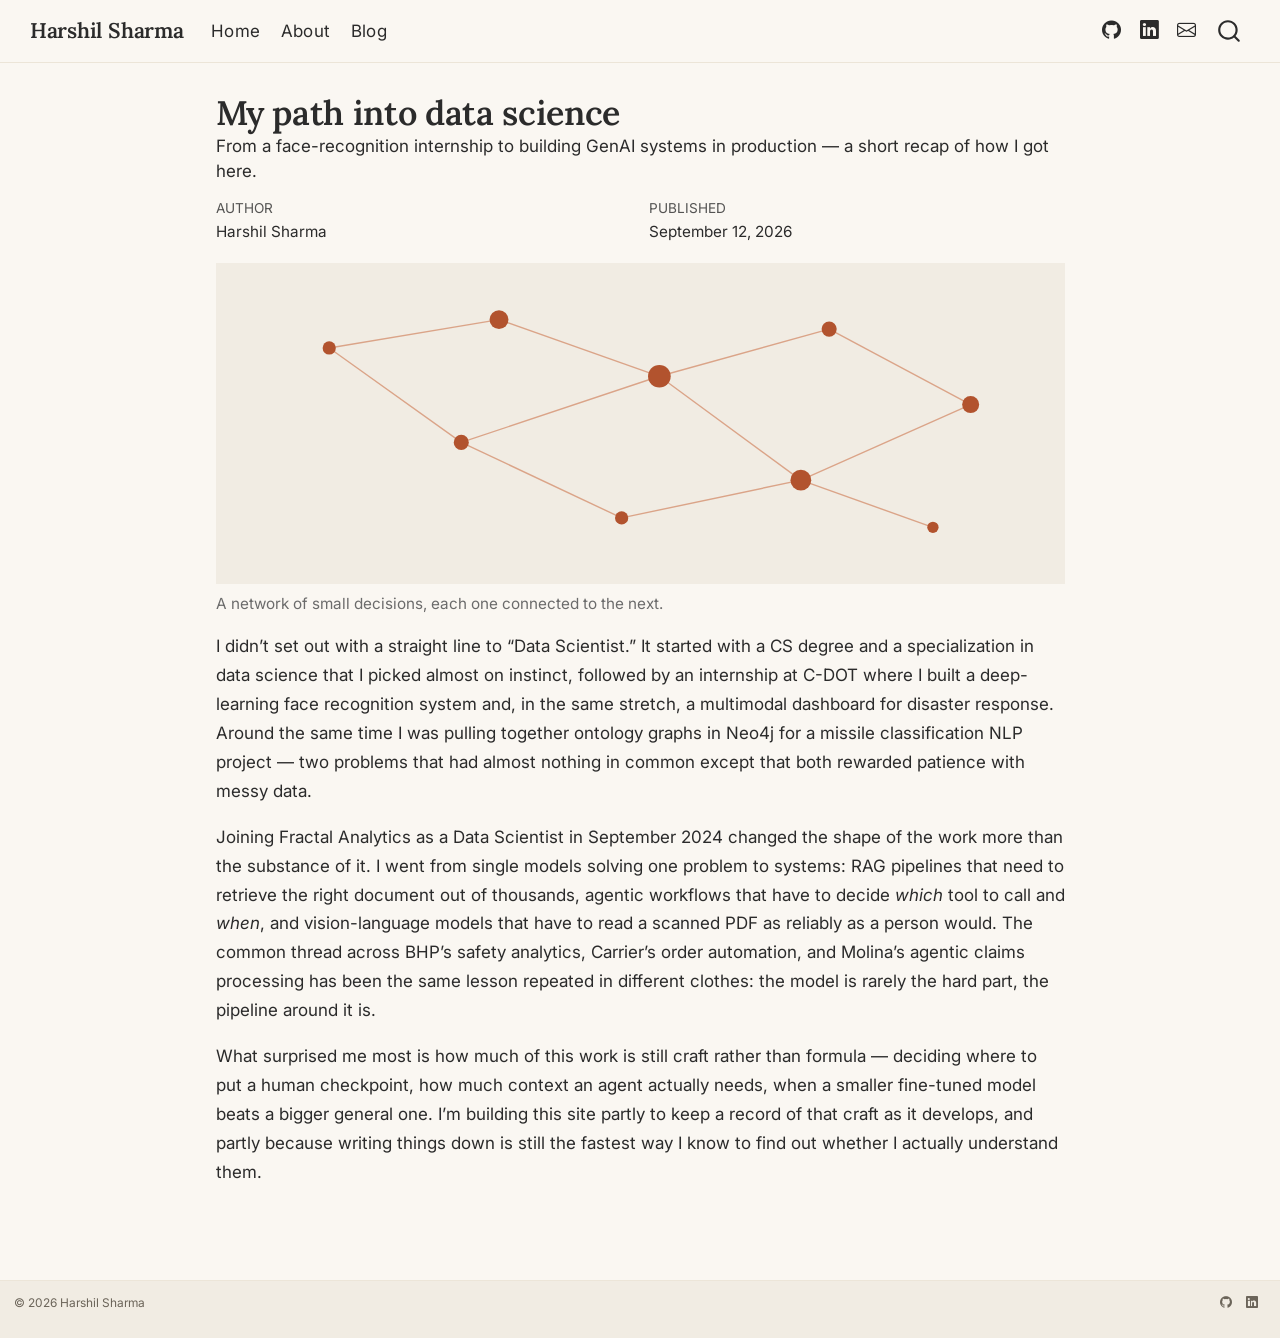
==== docs/posts/my-path-into-data-science/index.html @ f39334dc "Build Quarto personal site: home, about, and blog - Home page with intro bio and profile avatar - Ab" ====
<!DOCTYPE html>
<html xmlns="http://www.w3.org/1999/xhtml" lang="en" xml:lang="en"><head>

<meta charset="utf-8">
<meta name="generator" content="quarto-1.10.18">

<meta name="viewport" content="width=device-width, initial-scale=1.0, user-scalable=yes">

<meta name="author" content="Harshil Sharma">
<meta name="dcterms.date" content="2026-09-12">
<meta name="description" content="From a face-recognition internship to building GenAI systems in production — a short recap of how I got here.">

<title>My path into data science – Harshil Sharma</title>
<style>
/* Default styles provided by pandoc.
** See https://pandoc.org/MANUAL.html#variables-for-html for config info.
*/
span.smallcaps{font-variant: small-caps;}
div.columns{display: flex; gap: 1.5em;}
div.column{flex: auto;}
@media screen {
div.columns{gap: min(4vw, 1.5em);}
div.column{overflow-x: auto;}
}
div.hanging-indent{margin-left: 1.5em; text-indent: -1.5em;}
ul.task-list{list-style: none;}
ul.task-list li input[type="checkbox"] {
  width: 0.8em;
  margin: 0 0.8em 0.2em -1em; /* quarto-specific, see https://github.com/quarto-dev/quarto-cli/issues/4556 */ 
  vertical-align: middle;
}
</style>


<script src="../../site_libs/quarto-nav/quarto-nav.js"></script>
<script src="../../site_libs/quarto-nav/headroom.min.js"></script>
<script src="../../site_libs/clipboard/clipboard.min.js"></script>
<script src="../../site_libs/quarto-search/autocomplete.umd.js"></script>
<script src="../../site_libs/quarto-search/fuse.min.js"></script>
<script src="../../site_libs/quarto-search/quarto-search.js"></script>
<meta name="quarto:offset" content="../../">
<link href="../../images/favicon.svg" rel="icon" type="image/svg+xml">
<script src="../../site_libs/quarto-html/quarto.js" type="module"></script>
<script src="../../site_libs/quarto-html/tabsets/tabsets.js" type="module"></script>
<script src="../../site_libs/quarto-html/popper.min.js"></script>
<script src="../../site_libs/quarto-html/tippy.umd.min.js"></script>
<script src="../../site_libs/quarto-html/anchor.min.js"></script>
<link href="../../site_libs/quarto-html/tippy.css" rel="stylesheet">
<link href="../../site_libs/quarto-html/quarto-syntax-highlighting-64a204ab8560d761af7679ceaba22944.css" rel="stylesheet" id="quarto-text-highlighting-styles">
<script src="../../site_libs/bootstrap/bootstrap.min.js"></script>
<link href="../../site_libs/bootstrap/bootstrap-icons.css" rel="stylesheet">
<link href="../../site_libs/bootstrap/bootstrap-7d946d2f1abc72b3cbd66cf932dc358c.min.css" rel="stylesheet" append-hash="true" id="quarto-bootstrap" data-mode="light">
<script id="quarto-search-options" type="application/json">{
  "location": "navbar",
  "copy-button": false,
  "collapse-after": 3,
  "panel-placement": "end",
  "type": "overlay",
  "limit": 50,
  "keyboard-shortcut": [
    "f",
    "/",
    "s"
  ],
  "show-item-context": false,
  "language": {
    "search-no-results-text": "No results",
    "search-matching-documents-text": "matching documents",
    "search-copy-link-title": "Copy link to search",
    "search-hide-matches-text": "Hide additional matches",
    "search-more-match-text": "more match in this document",
    "search-more-matches-text": "more matches in this document",
    "search-clear-button-title": "Clear",
    "search-text-placeholder": "",
    "search-detached-cancel-button-title": "Cancel",
    "search-submit-button-title": "Submit",
    "search-label": "Search"
  }
}</script>


<link rel="stylesheet" href="../../styles.css">
</head>

<body class="nav-fixed fullcontent quarto-light">

<div id="quarto-search-results"></div>
  <header id="quarto-header" class="headroom fixed-top">
    <nav class="navbar navbar-expand-lg " data-bs-theme="dark">
      <div class="navbar-container container-fluid">
      <div class="navbar-brand-container mx-auto">
    <a class="navbar-brand" href="../../index.html">
    <span class="navbar-title">Harshil Sharma</span>
    </a>
  </div>
            <div id="quarto-search" class="" title="Search"></div>
          <button class="navbar-toggler" type="button" data-bs-toggle="collapse" data-bs-target="#navbarCollapse" aria-controls="navbarCollapse" role="menu" aria-expanded="false" aria-label="Toggle navigation" onclick="if (window.quartoToggleHeadroom) { window.quartoToggleHeadroom(); }">
  <span class="navbar-toggler-icon"></span>
</button>
          <div class="collapse navbar-collapse" id="navbarCollapse">
            <ul class="navbar-nav navbar-nav-scroll me-auto">
  <li class="nav-item">
    <a class="nav-link" href="../../index.html"> 
<span class="menu-text">Home</span></a>
  </li>  
  <li class="nav-item">
    <a class="nav-link" href="../../about.html"> 
<span class="menu-text">About</span></a>
  </li>  
  <li class="nav-item">
    <a class="nav-link" href="../../blog.html"> 
<span class="menu-text">Blog</span></a>
  </li>  
</ul>
            <ul class="navbar-nav navbar-nav-scroll ms-auto">
  <li class="nav-item compact">
    <a class="nav-link" href="https://github.com/harshil2sharma"> <i class="bi bi-github" role="img" aria-label="GitHub">
</i> 
<span class="menu-text"></span></a>
  </li>  
  <li class="nav-item compact">
    <a class="nav-link" href="https://www.linkedin.com/in/harshil-sharma-002ms2012/"> <i class="bi bi-linkedin" role="img" aria-label="LinkedIn">
</i> 
<span class="menu-text"></span></a>
  </li>  
  <li class="nav-item compact">
    <a class="nav-link" href="mailto:harshil2012sharma@gmail.com"> <i class="bi bi-envelope" role="img" aria-label="Email">
</i> 
<span class="menu-text"></span></a>
  </li>  
</ul>
          </div> <!-- /navcollapse -->
            <div class="quarto-navbar-tools">
</div>
      </div> <!-- /container-fluid -->
    </nav>
</header>
<!-- content -->
<div id="quarto-content" class="quarto-container page-columns page-rows-contents page-layout-article page-navbar">
<!-- sidebar -->
<!-- margin-sidebar -->
    
<!-- main -->
<main class="content" id="quarto-document-content">

<header id="title-block-header" class="quarto-title-block default">
<div class="quarto-title">
<h1 class="title">My path into data science</h1>
</div>

<div>
  <div class="description">
    From a face-recognition internship to building GenAI systems in production — a short recap of how I got here.
  </div>
</div>


<div class="quarto-title-meta">

    <div>
    <div class="quarto-title-meta-heading">Author</div>
    <div class="quarto-title-meta-contents">
             <p>Harshil Sharma </p>
          </div>
  </div>
    
    <div>
    <div class="quarto-title-meta-heading">Published</div>
    <div class="quarto-title-meta-contents">
      <p class="date">September 12, 2026</p>
    </div>
  </div>
  
    
  </div>
  


</header>


<div class="quarto-figure quarto-figure-center">
<figure class="figure">
<p><img src="banner.svg" class="img-fluid figure-img"></p>
<figcaption>A network of small decisions, each one connected to the next.</figcaption>
</figure>
</div>
<p>I didn’t set out with a straight line to “Data Scientist.” It started with a CS degree and a specialization in data science that I picked almost on instinct, followed by an internship at C-DOT where I built a deep-learning face recognition system and, in the same stretch, a multimodal dashboard for disaster response. Around the same time I was pulling together ontology graphs in Neo4j for a missile classification NLP project — two problems that had almost nothing in common except that both rewarded patience with messy data.</p>
<p>Joining Fractal Analytics as a Data Scientist in September 2024 changed the shape of the work more than the substance of it. I went from single models solving one problem to systems: RAG pipelines that need to retrieve the right document out of thousands, agentic workflows that have to decide <em>which</em> tool to call and <em>when</em>, and vision-language models that have to read a scanned PDF as reliably as a person would. The common thread across BHP’s safety analytics, Carrier’s order automation, and Molina’s agentic claims processing has been the same lesson repeated in different clothes: the model is rarely the hard part, the pipeline around it is.</p>
<p>What surprised me most is how much of this work is still craft rather than formula — deciding where to put a human checkpoint, how much context an agent actually needs, when a smaller fine-tuned model beats a bigger general one. I’m building this site partly to keep a record of that craft as it develops, and partly because writing things down is still the fastest way I know to find out whether I actually understand them.</p>



</main> <!-- /main -->
<script id="quarto-html-after-body" type="application/javascript">
  window.document.addEventListener("DOMContentLoaded", function (event) {
    const icon = "";
    const anchorJS = new window.AnchorJS();
    anchorJS.options = {
      placement: 'right',
      icon: icon
    };
    anchorJS.add('.anchored');
    const isCodeAnnotation = (el) => {
      for (const clz of el.classList) {
        if (clz.startsWith('code-annotation-')) {                     
          return true;
        }
      }
      return false;
    }
    const onCopySuccess = function(e) {
      // button target
      const button = e.trigger;
      // don't keep focus
      button.blur();
      // flash "checked"
      button.classList.add('code-copy-button-checked');
      var currentTitle = button.getAttribute("title");
      button.setAttribute("title", "Copied!");
      let tooltip;
      if (window.bootstrap) {
        button.setAttribute("data-bs-toggle", "tooltip");
        button.setAttribute("data-bs-placement", "left");
        button.setAttribute("data-bs-title", "Copied!");
        tooltip = new bootstrap.Tooltip(button, 
          { trigger: "manual", 
            customClass: "code-copy-button-tooltip",
            offset: [0, -8]});
        tooltip.show();    
      }
      setTimeout(function() {
        if (tooltip) {
          tooltip.hide();
          button.removeAttribute("data-bs-title");
          button.removeAttribute("data-bs-toggle");
          button.removeAttribute("data-bs-placement");
        }
        button.setAttribute("title", currentTitle);
        button.classList.remove('code-copy-button-checked');
      }, 1000);
      // clear code selection
      e.clearSelection();
    }
    const getTextToCopy = function(trigger) {
      const outerScaffold = trigger.parentElement.cloneNode(true);
      const codeEl = outerScaffold.querySelector('code');
      for (const childEl of codeEl.children) {
        if (isCodeAnnotation(childEl)) {
          childEl.remove();
        }
      }
      return codeEl.innerText;
    }
    const clipboard = new window.ClipboardJS('.code-copy-button:not([data-in-quarto-modal])', {
      text: getTextToCopy
    });
    clipboard.on('success', onCopySuccess);
    if (window.document.getElementById('quarto-embedded-source-code-modal')) {
      const clipboardModal = new window.ClipboardJS('.code-copy-button[data-in-quarto-modal]', {
        text: getTextToCopy,
        container: window.document.getElementById('quarto-embedded-source-code-modal')
      });
      clipboardModal.on('success', onCopySuccess);
    }
      var localhostRegex = new RegExp(/^(?:http|https):\/\/localhost\:?[0-9]*\//);
      var mailtoRegex = new RegExp(/^mailto:/);
        var filterRegex = new RegExp("https:\/\/harshil2sharma\.github\.io");
      var isInternal = (href) => {
          return filterRegex.test(href) || localhostRegex.test(href) || mailtoRegex.test(href);
      }
      // Inspect non-navigation links and adorn them if external
     var links = window.document.querySelectorAll('a[href]:not(.nav-link):not(.navbar-brand):not(.toc-action):not(.sidebar-link):not(.sidebar-item-toggle):not(.pagination-link):not(.no-external):not([aria-hidden]):not(.dropdown-item):not(.quarto-navigation-tool):not(.about-link)');
      for (var i=0; i<links.length; i++) {
        const link = links[i];
        if (!isInternal(link.href)) {
          // undo the damage that might have been done by quarto-nav.js in the case of
          // links that we want to consider external
          if (link.dataset.originalHref !== undefined) {
            link.href = link.dataset.originalHref;
          }
        }
      }
    function tippyHover(el, contentFn, onTriggerFn, onUntriggerFn) {
      const config = {
        allowHTML: true,
        maxWidth: 500,
        delay: 100,
        arrow: false,
        appendTo: function(el) {
            return el.parentElement;
        },
        interactive: true,
        interactiveBorder: 10,
        theme: 'quarto',
        placement: 'bottom-start',
      };
      if (contentFn) {
        config.content = contentFn;
      }
      if (onTriggerFn) {
        config.onTrigger = onTriggerFn;
      }
      if (onUntriggerFn) {
        config.onUntrigger = onUntriggerFn;
      }
      window.tippy(el, config); 
    }
    const noterefs = window.document.querySelectorAll('a[role="doc-noteref"]');
    for (var i=0; i<noterefs.length; i++) {
      const ref = noterefs[i];
      tippyHover(ref, function() {
        // use id or data attribute instead here
        let href = ref.getAttribute('data-footnote-href') || ref.getAttribute('href');
        try { href = new URL(href).hash; } catch {}
        const id = href.replace(/^#\/?/, "");
        const note = window.document.getElementById(id);
        if (note) {
          return note.innerHTML;
        } else {
          return "";
        }
      });
    }
    const xrefs = window.document.querySelectorAll('a.quarto-xref');
    const processXRef = (id, note) => {
      // Strip column container classes
      const stripColumnClz = (el) => {
        el.classList.remove("page-full", "page-columns");
        if (el.children) {
          for (const child of el.children) {
            stripColumnClz(child);
          }
        }
      }
      stripColumnClz(note)
      if (id === null || id.startsWith('sec-')) {
        // Special case sections, only their first couple elements
        const container = document.createElement("div");
        if (note.children && note.children.length > 2) {
          container.appendChild(note.children[0].cloneNode(true));
          for (let i = 1; i < note.children.length; i++) {
            const child = note.children[i];
            if (child.tagName === "P" && child.innerText === "") {
              continue;
            } else {
              container.appendChild(child.cloneNode(true));
              break;
            }
          }
          if (window.Quarto?.typesetMath) {
            window.Quarto.typesetMath(container);
          }
          return container.innerHTML
        } else {
          if (window.Quarto?.typesetMath) {
            window.Quarto.typesetMath(note);
          }
          return note.innerHTML;
        }
      } else {
        // Remove any anchor links if they are present
        const anchorLink = note.querySelector('a.anchorjs-link');
        if (anchorLink) {
          anchorLink.remove();
        }
        if (window.Quarto?.typesetMath) {
          window.Quarto.typesetMath(note);
        }
        if (note.classList.contains("callout")) {
          return note.outerHTML;
        } else {
          return note.innerHTML;
        }
      }
    }
    for (var i=0; i<xrefs.length; i++) {
      const xref = xrefs[i];
      tippyHover(xref, undefined, function(instance) {
        instance.disable();
        let url = xref.getAttribute('href');
        let hash = undefined; 
        if (url.startsWith('#')) {
          hash = url;
        } else {
          try { hash = new URL(url).hash; } catch {}
        }
        if (hash) {
          const id = hash.replace(/^#\/?/, "");
          const note = window.document.getElementById(id);
          if (note !== null) {
            try {
              const html = processXRef(id, note.cloneNode(true));
              instance.setContent(html);
            } finally {
              instance.enable();
              instance.show();
            }
          } else {
            // See if we can fetch this
            fetch(url.split('#')[0])
            .then(res => res.text())
            .then(html => {
              const parser = new DOMParser();
              const htmlDoc = parser.parseFromString(html, "text/html");
              const note = htmlDoc.getElementById(id);
              if (note !== null) {
                const html = processXRef(id, note);
                instance.setContent(html);
              } 
            }).finally(() => {
              instance.enable();
              instance.show();
            });
          }
        } else {
          // See if we can fetch a full url (with no hash to target)
          // This is a special case and we should probably do some content thinning / targeting
          fetch(url)
          .then(res => res.text())
          .then(html => {
            const parser = new DOMParser();
            const htmlDoc = parser.parseFromString(html, "text/html");
            const note = htmlDoc.querySelector('main.content');
            if (note !== null) {
              // This should only happen for chapter cross references
              // (since there is no id in the URL)
              // remove the first header
              if (note.children.length > 0 && note.children[0].tagName === "HEADER") {
                note.children[0].remove();
              }
              const html = processXRef(null, note);
              instance.setContent(html);
            } 
          }).finally(() => {
            instance.enable();
            instance.show();
          });
        }
      }, function(instance) {
      });
    }
        let selectedAnnoteEl;
        const selectorForAnnotation = ( cell, annotation) => {
          let cellAttr = 'data-code-cell="' + cell + '"';
          let lineAttr = 'data-code-annotation="' +  annotation + '"';
          const selector = 'span[' + cellAttr + '][' + lineAttr + ']';
          return selector;
        }
        const selectCodeLines = (annoteEl) => {
          const doc = window.document;
          const targetCell = annoteEl.getAttribute("data-target-cell");
          const targetAnnotation = annoteEl.getAttribute("data-target-annotation");
          const annoteSpan = window.document.querySelector(selectorForAnnotation(targetCell, targetAnnotation));
          const lines = annoteSpan.getAttribute("data-code-lines").split(",");
          const lineIds = lines.map((line) => {
            return targetCell + "-" + line;
          })
          let top = null;
          let height = null;
          let parent = null;
          if (lineIds.length > 0) {
              //compute the position of the single el (top and bottom and make a div)
              const el = window.document.getElementById(lineIds[0]);
              top = el.offsetTop;
              height = el.offsetHeight;
              parent = el.parentElement.parentElement;
            if (lineIds.length > 1) {
              const lastEl = window.document.getElementById(lineIds[lineIds.length - 1]);
              const bottom = lastEl.offsetTop + lastEl.offsetHeight;
              height = bottom - top;
            }
            if (top !== null && height !== null && parent !== null) {
              // cook up a div (if necessary) and position it 
              let div = window.document.getElementById("code-annotation-line-highlight");
              if (div === null) {
                div = window.document.createElement("div");
                div.setAttribute("id", "code-annotation-line-highlight");
                div.style.position = 'absolute';
                parent.appendChild(div);
              }
              div.style.top = top - 2 + "px";
              div.style.height = height + 4 + "px";
              div.style.left = 0;
              let gutterDiv = window.document.getElementById("code-annotation-line-highlight-gutter");
              if (gutterDiv === null) {
                gutterDiv = window.document.createElement("div");
                gutterDiv.setAttribute("id", "code-annotation-line-highlight-gutter");
                gutterDiv.style.position = 'absolute';
                const codeCell = window.document.getElementById(targetCell);
                const gutter = codeCell.querySelector('.code-annotation-gutter');
                gutter.appendChild(gutterDiv);
              }
              gutterDiv.style.top = top - 2 + "px";
              gutterDiv.style.height = height + 4 + "px";
            }
            selectedAnnoteEl = annoteEl;
          }
        };
        const unselectCodeLines = () => {
          const elementsIds = ["code-annotation-line-highlight", "code-annotation-line-highlight-gutter"];
          elementsIds.forEach((elId) => {
            const div = window.document.getElementById(elId);
            if (div) {
              div.remove();
            }
          });
          selectedAnnoteEl = undefined;
        };
          // Handle positioning of the toggle
      window.addEventListener(
        "resize",
        throttle(() => {
          elRect = undefined;
          if (selectedAnnoteEl) {
            selectCodeLines(selectedAnnoteEl);
          }
        }, 10)
      );
      function throttle(fn, ms) {
      let throttle = false;
      let timer;
        return (...args) => {
          if(!throttle) { // first call gets through
              fn.apply(this, args);
              throttle = true;
          } else { // all the others get throttled
              if(timer) clearTimeout(timer); // cancel #2
              timer = setTimeout(() => {
                fn.apply(this, args);
                timer = throttle = false;
              }, ms);
          }
        };
      }
        // Attach click handler to the DT
        const annoteDls = window.document.querySelectorAll('dt[data-target-cell]');
        for (const annoteDlNode of annoteDls) {
          annoteDlNode.addEventListener('click', (event) => {
            const clickedEl = event.target;
            if (clickedEl !== selectedAnnoteEl) {
              unselectCodeLines();
              const activeEl = window.document.querySelector('dt[data-target-cell].code-annotation-active');
              if (activeEl) {
                activeEl.classList.remove('code-annotation-active');
              }
              selectCodeLines(clickedEl);
              clickedEl.classList.add('code-annotation-active');
            } else {
              // Unselect the line
              unselectCodeLines();
              clickedEl.classList.remove('code-annotation-active');
            }
          });
        }
    const findCites = (el) => {
      const parentEl = el.parentElement;
      if (parentEl) {
        const cites = parentEl.dataset.cites;
        if (cites) {
          return {
            el,
            cites: cites.split(' ')
          };
        } else {
          return findCites(el.parentElement)
        }
      } else {
        return undefined;
      }
    };
    var bibliorefs = window.document.querySelectorAll('a[role="doc-biblioref"]');
    for (var i=0; i<bibliorefs.length; i++) {
      const ref = bibliorefs[i];
      const citeInfo = findCites(ref);
      if (citeInfo) {
        tippyHover(citeInfo.el, function() {
          var popup = window.document.createElement('div');
          citeInfo.cites.forEach(function(cite) {
            var citeDiv = window.document.createElement('div');
            citeDiv.classList.add('hanging-indent');
            citeDiv.classList.add('csl-entry');
            var biblioDiv = window.document.getElementById('ref-' + cite);
            if (biblioDiv) {
              citeDiv.innerHTML = biblioDiv.innerHTML;
            }
            popup.appendChild(citeDiv);
          });
          return popup.innerHTML;
        });
      }
    }
  });
  </script>
</div> <!-- /content -->
<footer class="footer">
  <div class="nav-footer">
    <div class="nav-footer-left">
<p>© 2026 Harshil Sharma</p>
</div>   
    <div class="nav-footer-center">
      &nbsp;
    </div>
    <div class="nav-footer-right">
      <ul class="footer-items list-unstyled">
    <li class="nav-item compact">
    <a class="nav-link" href="https://github.com/harshil2sharma">
      <i class="bi bi-github" role="img">
</i> 
    </a>
  </li>  
    <li class="nav-item compact">
    <a class="nav-link" href="https://www.linkedin.com/in/harshil-sharma-002ms2012/">
      <i class="bi bi-linkedin" role="img">
</i> 
    </a>
  </li>  
</ul>
    </div>
  </div>
</footer>




</body></html>
---- docs/site_libs/quarto-html/tippy.css ----
.tippy-box[data-animation=fade][data-state=hidden]{opacity:0}[data-tippy-root]{max-width:calc(100vw - 10px)}.tippy-box{position:relative;background-color:#333;color:#fff;border-radius:4px;font-size:14px;line-height:1.4;white-space:normal;outline:0;transition-property:transform,visibility,opacity}.tippy-box[data-placement^=top]>.tippy-arrow{bottom:0}.tippy-box[data-placement^=top]>.tippy-arrow:before{bottom:-7px;left:0;border-width:8px 8px 0;border-top-color:initial;transform-origin:center top}.tippy-box[data-placement^=bottom]>.tippy-arrow{top:0}.tippy-box[data-placement^=bottom]>.tippy-arrow:before{top:-7px;left:0;border-width:0 8px 8px;border-bottom-color:initial;transform-origin:center bottom}.tippy-box[data-placement^=left]>.tippy-arrow{right:0}.tippy-box[data-placement^=left]>.tippy-arrow:before{border-width:8px 0 8px 8px;border-left-color:initial;right:-7px;transform-origin:center left}.tippy-box[data-placement^=right]>.tippy-arrow{left:0}.tippy-box[data-placement^=right]>.tippy-arrow:before{left:-7px;border-width:8px 8px 8px 0;border-right-color:initial;transform-origin:center right}.tippy-box[data-inertia][data-state=visible]{transition-timing-function:cubic-bezier(.54,1.5,.38,1.11)}.tippy-arrow{width:16px;height:16px;color:#333}.tippy-arrow:before{content:"";position:absolute;border-color:transparent;border-style:solid}.tippy-content{position:relative;padding:5px 9px;z-index:1}
---- docs/site_libs/quarto-html/quarto-syntax-highlighting-64a204ab8560d761af7679ceaba22944.css ----
/* quarto syntax highlight colors */
:root {
  --quarto-hl-ot-color: #003B4F;
  --quarto-hl-at-color: #657422;
  --quarto-hl-ss-color: #20794D;
  --quarto-hl-an-color: #5E5E5E;
  --quarto-hl-fu-color: #4758AB;
  --quarto-hl-st-color: #20794D;
  --quarto-hl-cf-color: #003B4F;
  --quarto-hl-op-color: #5E5E5E;
  --quarto-hl-er-color: #AD0000;
  --quarto-hl-bn-color: #AD0000;
  --quarto-hl-al-color: #AD0000;
  --quarto-hl-va-color: #111111;
  --quarto-hl-bu-color: inherit;
  --quarto-hl-ex-color: inherit;
  --quarto-hl-pp-color: #AD0000;
  --quarto-hl-in-color: #5E5E5E;
  --quarto-hl-vs-color: #20794D;
  --quarto-hl-wa-color: #5E5E5E;
  --quarto-hl-do-color: #5E5E5E;
  --quarto-hl-im-color: #00769E;
  --quarto-hl-ch-color: #20794D;
  --quarto-hl-dt-color: #AD0000;
  --quarto-hl-fl-color: #AD0000;
  --quarto-hl-co-color: #5E5E5E;
  --quarto-hl-cv-color: #5E5E5E;
  --quarto-hl-cn-color: #8f5902;
  --quarto-hl-sc-color: #5E5E5E;
  --quarto-hl-dv-color: #AD0000;
  --quarto-hl-kw-color: #003B4F;
}

/* other quarto variables */
:root {
  --quarto-font-monospace: SFMono-Regular, Menlo, Monaco, Consolas, "Liberation Mono", "Courier New", monospace;
}

/* syntax highlight based on Pandoc's rules */
pre > code.sourceCode > span {
  color: #003B4F;
}

code.sourceCode > span {
  color: #003B4F;
}

div.sourceCode,
div.sourceCode pre.sourceCode {
  color: #003B4F;
}

/* Normal */
code span {
  color: #003B4F;
}

/* Alert */
code span.al {
  color: #AD0000;
  font-style: inherit;
}

/* Annotation */
code span.an {
  color: #5E5E5E;
  font-style: inherit;
}

/* Attribute */
code span.at {
  color: #657422;
  font-style: inherit;
}

/* BaseN */
code span.bn {
  color: #AD0000;
  font-style: inherit;
}

/* BuiltIn */
code span.bu {
  font-style: inherit;
}

/* ControlFlow */
code span.cf {
  color: #003B4F;
  font-weight: bold;
  font-style: inherit;
}

/* Char */
code span.ch {
  color: #20794D;
  font-style: inherit;
}

/* Constant */
code span.cn {
  color: #8f5902;
  font-style: inherit;
}

/* Comment */
code span.co {
  color: #5E5E5E;
  font-style: inherit;
}

/* CommentVar */
code span.cv {
  color: #5E5E5E;
  font-style: italic;
}

/* Documentation */
code span.do {
  color: #5E5E5E;
  font-style: italic;
}

/* DataType */
code span.dt {
  color: #AD0000;
  font-style: inherit;
}

/* DecVal */
code span.dv {
  color: #AD0000;
  font-style: inherit;
}

/* Error */
code span.er {
  color: #AD0000;
  font-style: inherit;
}

/* Extension */
code span.ex {
  font-style: inherit;
}

/* Float */
code span.fl {
  color: #AD0000;
  font-style: inherit;
}

/* Function */
code span.fu {
  color: #4758AB;
  font-style: inherit;
}

/* Import */
code span.im {
  color: #00769E;
  font-style: inherit;
}

/* Information */
code span.in {
  color: #5E5E5E;
  font-style: inherit;
}

/* Keyword */
code span.kw {
  color: #003B4F;
  font-weight: bold;
  font-style: inherit;
}

/* Operator */
code span.op {
  color: #5E5E5E;
  font-style: inherit;
}

/* Other */
code span.ot {
  color: #003B4F;
  font-style: inherit;
}

/* Preprocessor */
code span.pp {
  color: #AD0000;
  font-style: inherit;
}

/* SpecialChar */
code span.sc {
  color: #5E5E5E;
  font-style: inherit;
}

/* SpecialString */
code span.ss {
  color: #20794D;
  font-style: inherit;
}

/* String */
code span.st {
  color: #20794D;
  font-style: inherit;
}

/* Variable */
code span.va {
  color: #111111;
  font-style: inherit;
}

/* VerbatimString */
code span.vs {
  color: #20794D;
  font-style: inherit;
}

/* Warning */
code span.wa {
  color: #5E5E5E;
  font-style: italic;
}

.prevent-inlining {
  content: "</";
}

/*# sourceMappingURL=9d8d5bb603a83b8298b89080a598c93b.css.map */
---- docs/styles.css ----
@import url('https://fonts.googleapis.com/css2?family=Inter:wght@400;500;600&family=Lora:ital,wght@0,500;0,600;1,500&display=swap');

/* ---- General rhythm ---- */
main.content {
  padding-top: 2.2rem;
}

p {
  line-height: 1.7;
}

/* ---- Home page (about-page "trestles" template) ---- */
.about-entity {
  padding-top: 1rem;
}

.about-entity .about-image {
  box-shadow: 0 6px 24px rgba(43, 43, 43, 0.12);
}

.about-entity-name {
  font-size: 2.1rem;
  margin-bottom: 0.15rem;
}

.about-links .about-link {
  border: 1px solid #e4dccb;
  transition: color 0.15s ease, border-color 0.15s ease;
}

.about-links .about-link:hover {
  color: #b2532e;
  border-color: #b2532e;
}

.about-contents .lead,
.about-description {
  color: #55503f;
}

/* ---- Blog listing ---- */
.quarto-listing .listing-item {
  border-bottom: 1px solid #ece5d8;
  padding-bottom: 1rem;
}

.listing-date {
  color: #948c78;
  font-size: 0.85rem;
  letter-spacing: 0.03em;
  text-transform: uppercase;
}

/* ---- Footer ---- */
.nav-footer {
  border-top: 1px solid #ece5d8;
  font-size: 0.85rem;
}
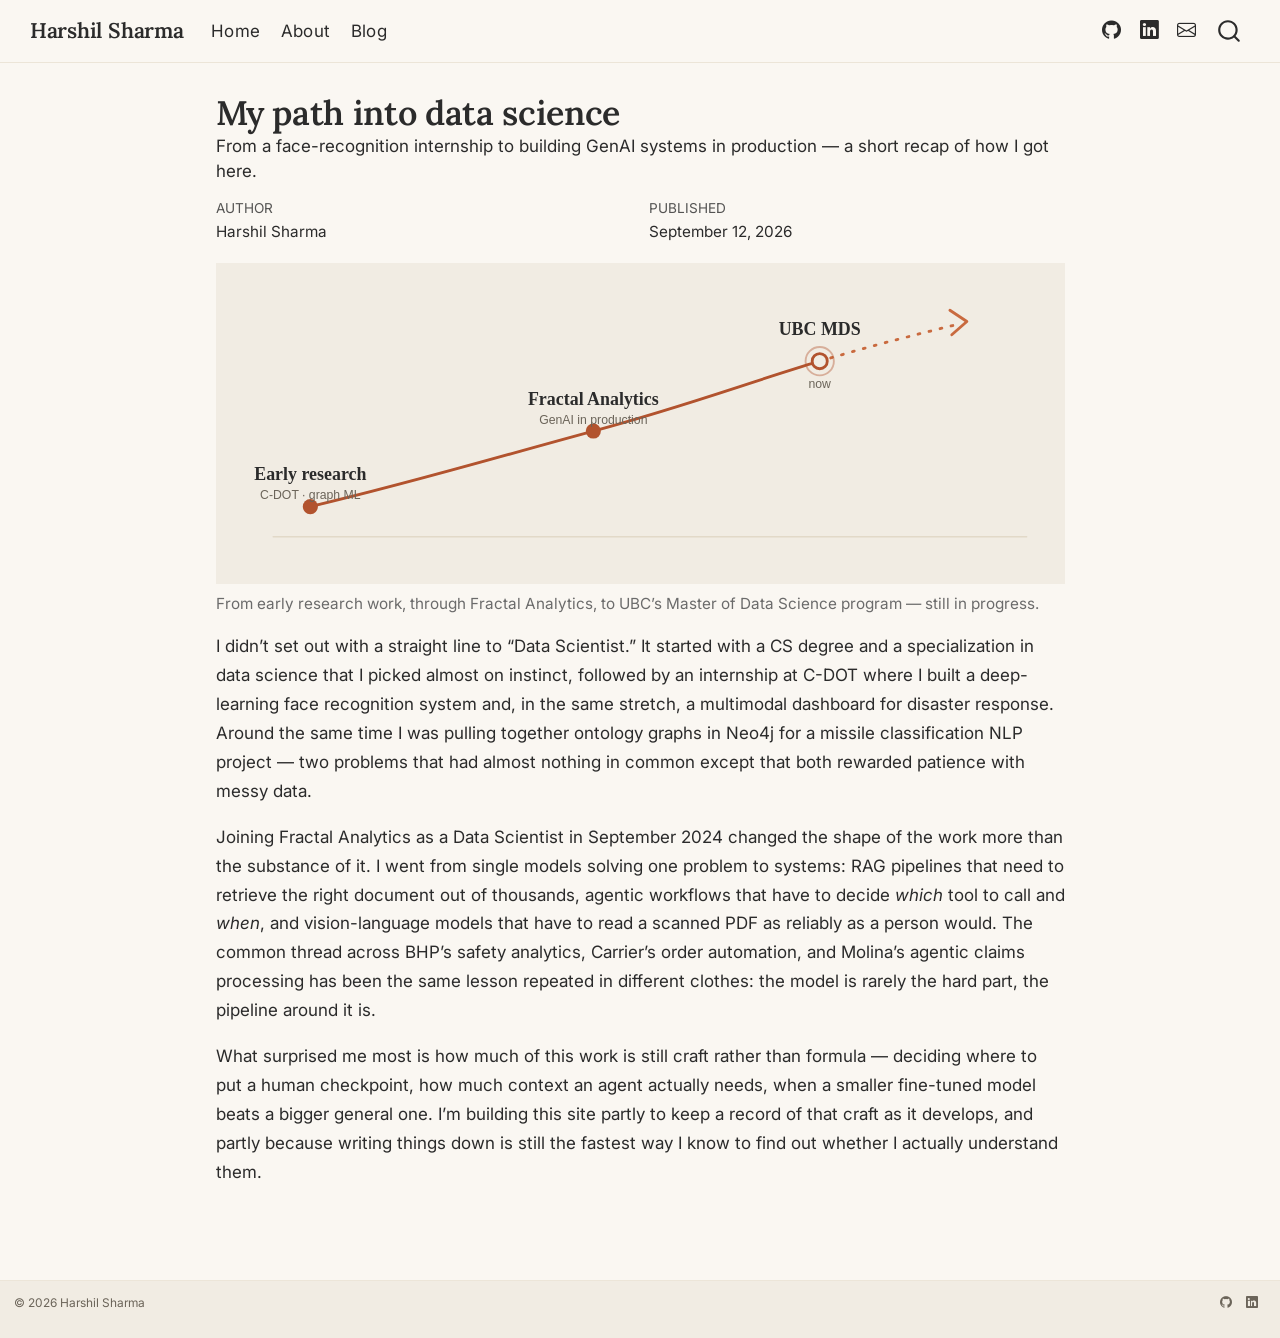
==== commit f4cd7902: "Redesign blog banner as a milestone path, matching the post's narrative" ====
--- a/docs/posts/my-path-into-data-science/index.html
+++ b/docs/posts/my-path-into-data-science/index.html
@@ -182,7 +182,7 @@
 <div class="quarto-figure quarto-figure-center">
 <figure class="figure">
 <p><img src="banner.svg" class="img-fluid figure-img"></p>
-<figcaption>A network of small decisions, each one connected to the next.</figcaption>
+<figcaption>From early research work, through Fractal Analytics, to UBC’s Master of Data Science program — still in progress.</figcaption>
 </figure>
 </div>
 <p>I didn’t set out with a straight line to “Data Scientist.” It started with a CS degree and a specialization in data science that I picked almost on instinct, followed by an internship at C-DOT where I built a deep-learning face recognition system and, in the same stretch, a multimodal dashboard for disaster response. Around the same time I was pulling together ontology graphs in Neo4j for a missile classification NLP project — two problems that had almost nothing in common except that both rewarded patience with messy data.</p>
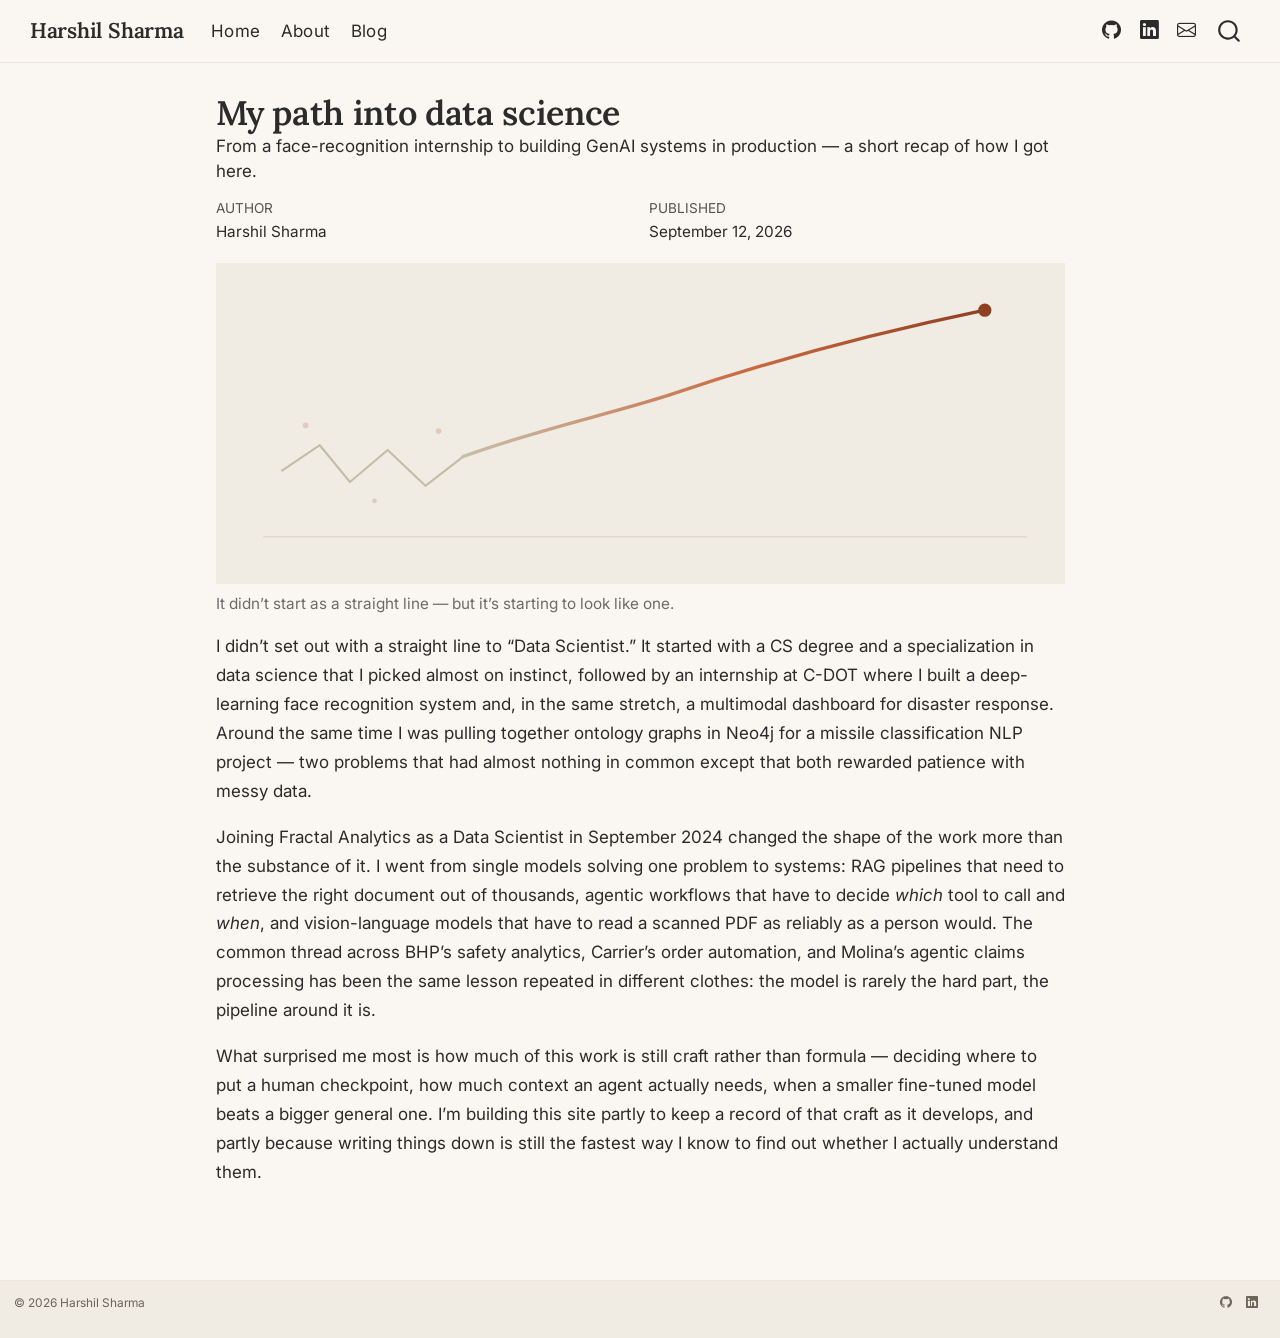
==== commit 608ac0d5: "Redesign blog banner as a single line resolving from jagged to clean" ====
--- a/docs/posts/my-path-into-data-science/index.html
+++ b/docs/posts/my-path-into-data-science/index.html
@@ -182,7 +182,7 @@
 <div class="quarto-figure quarto-figure-center">
 <figure class="figure">
 <p><img src="banner.svg" class="img-fluid figure-img"></p>
-<figcaption>From early research work, through Fractal Analytics, to UBC’s Master of Data Science program — still in progress.</figcaption>
+<figcaption>It didn’t start as a straight line — but it’s starting to look like one.</figcaption>
 </figure>
 </div>
 <p>I didn’t set out with a straight line to “Data Scientist.” It started with a CS degree and a specialization in data science that I picked almost on instinct, followed by an internship at C-DOT where I built a deep-learning face recognition system and, in the same stretch, a multimodal dashboard for disaster response. Around the same time I was pulling together ontology graphs in Neo4j for a missile classification NLP project — two problems that had almost nothing in common except that both rewarded patience with messy data.</p>
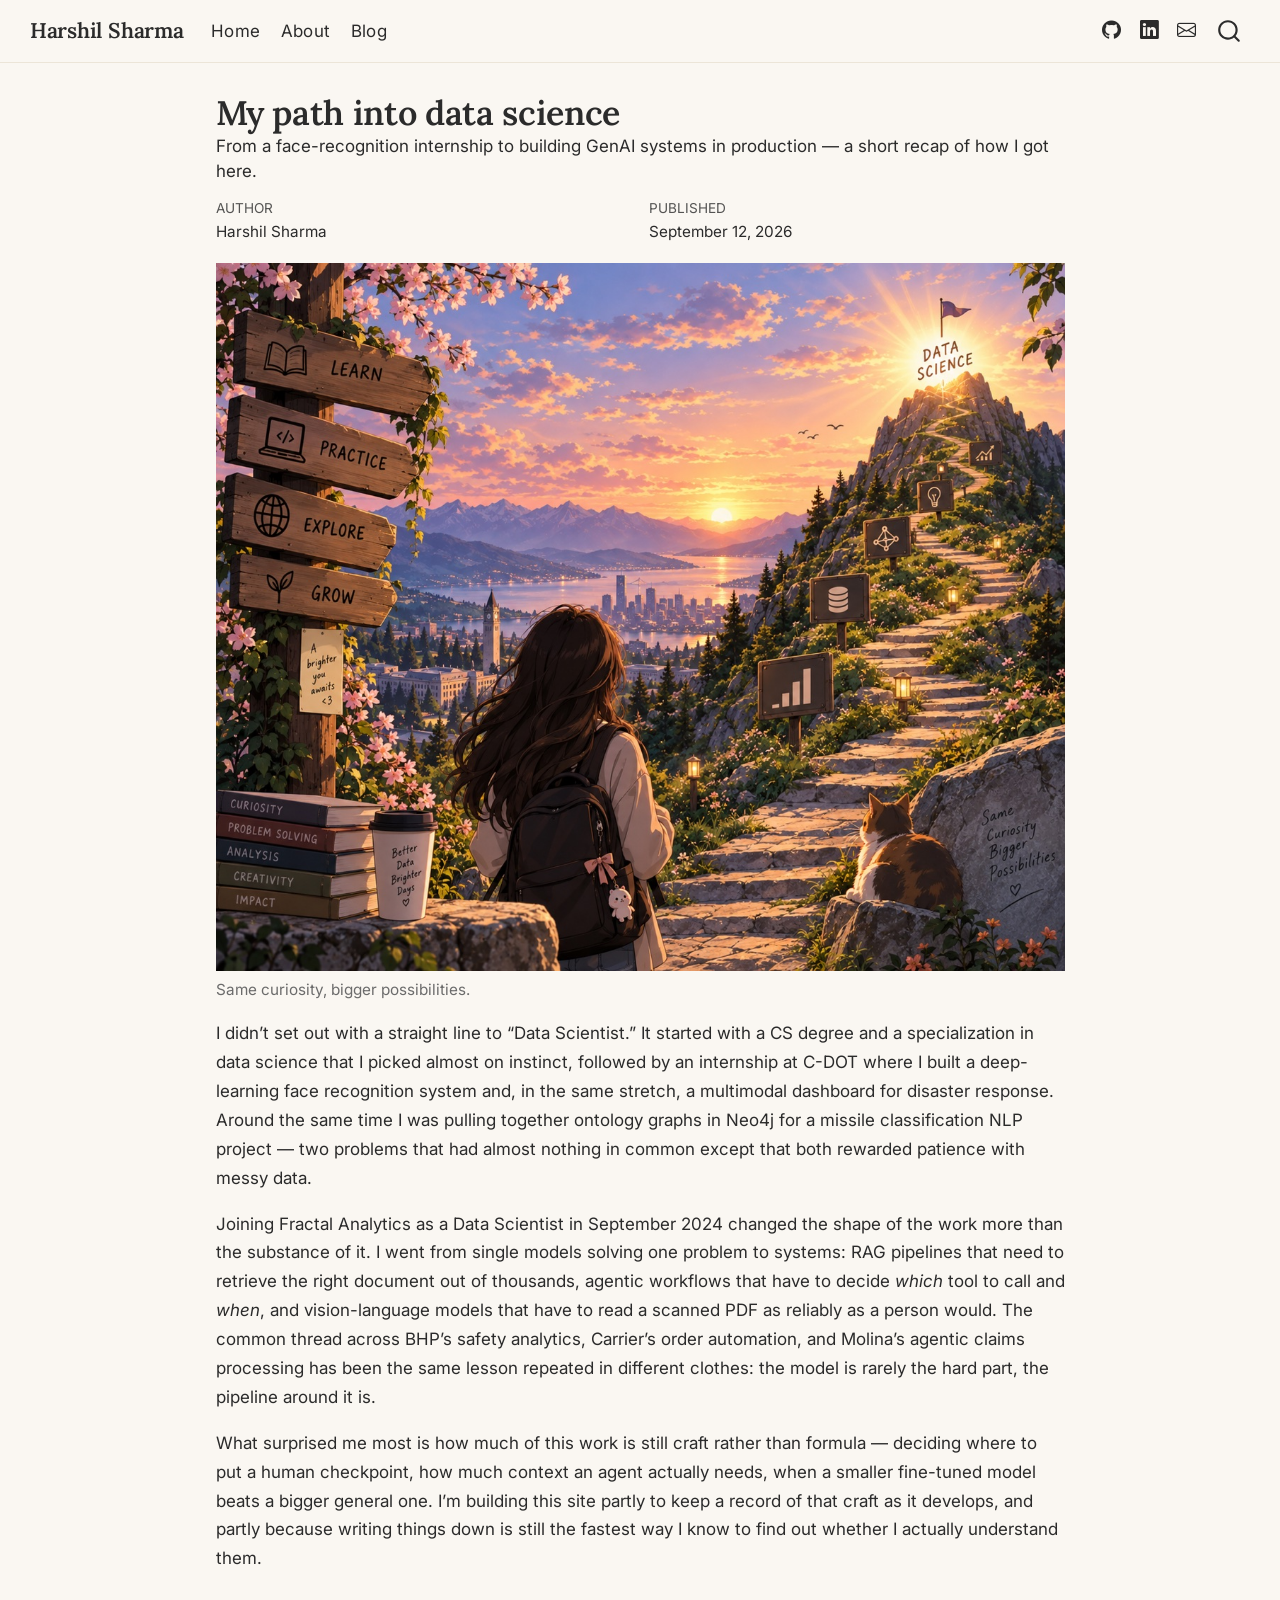
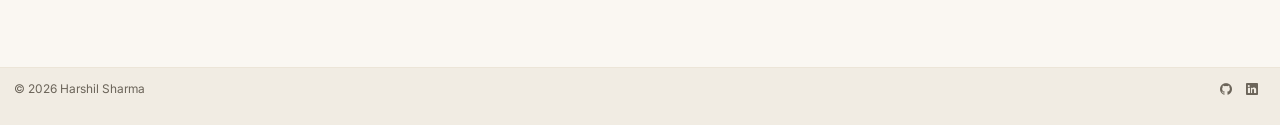
==== commit 2e3400bc: "Use custom illustration for the blog post banner" ====
--- a/docs/posts/my-path-into-data-science/index.html
+++ b/docs/posts/my-path-into-data-science/index.html
@@ -181,8 +181,8 @@
 
 <div class="quarto-figure quarto-figure-center">
 <figure class="figure">
-<p><img src="banner.svg" class="img-fluid figure-img"></p>
-<figcaption>It didn’t start as a straight line — but it’s starting to look like one.</figcaption>
+<p><img src="the-climb.jpg" class="img-fluid figure-img"></p>
+<figcaption>Same curiosity, bigger possibilities.</figcaption>
 </figure>
 </div>
 <p>I didn’t set out with a straight line to “Data Scientist.” It started with a CS degree and a specialization in data science that I picked almost on instinct, followed by an internship at C-DOT where I built a deep-learning face recognition system and, in the same stretch, a multimodal dashboard for disaster response. Around the same time I was pulling together ontology graphs in Neo4j for a missile classification NLP project — two problems that had almost nothing in common except that both rewarded patience with messy data.</p>
